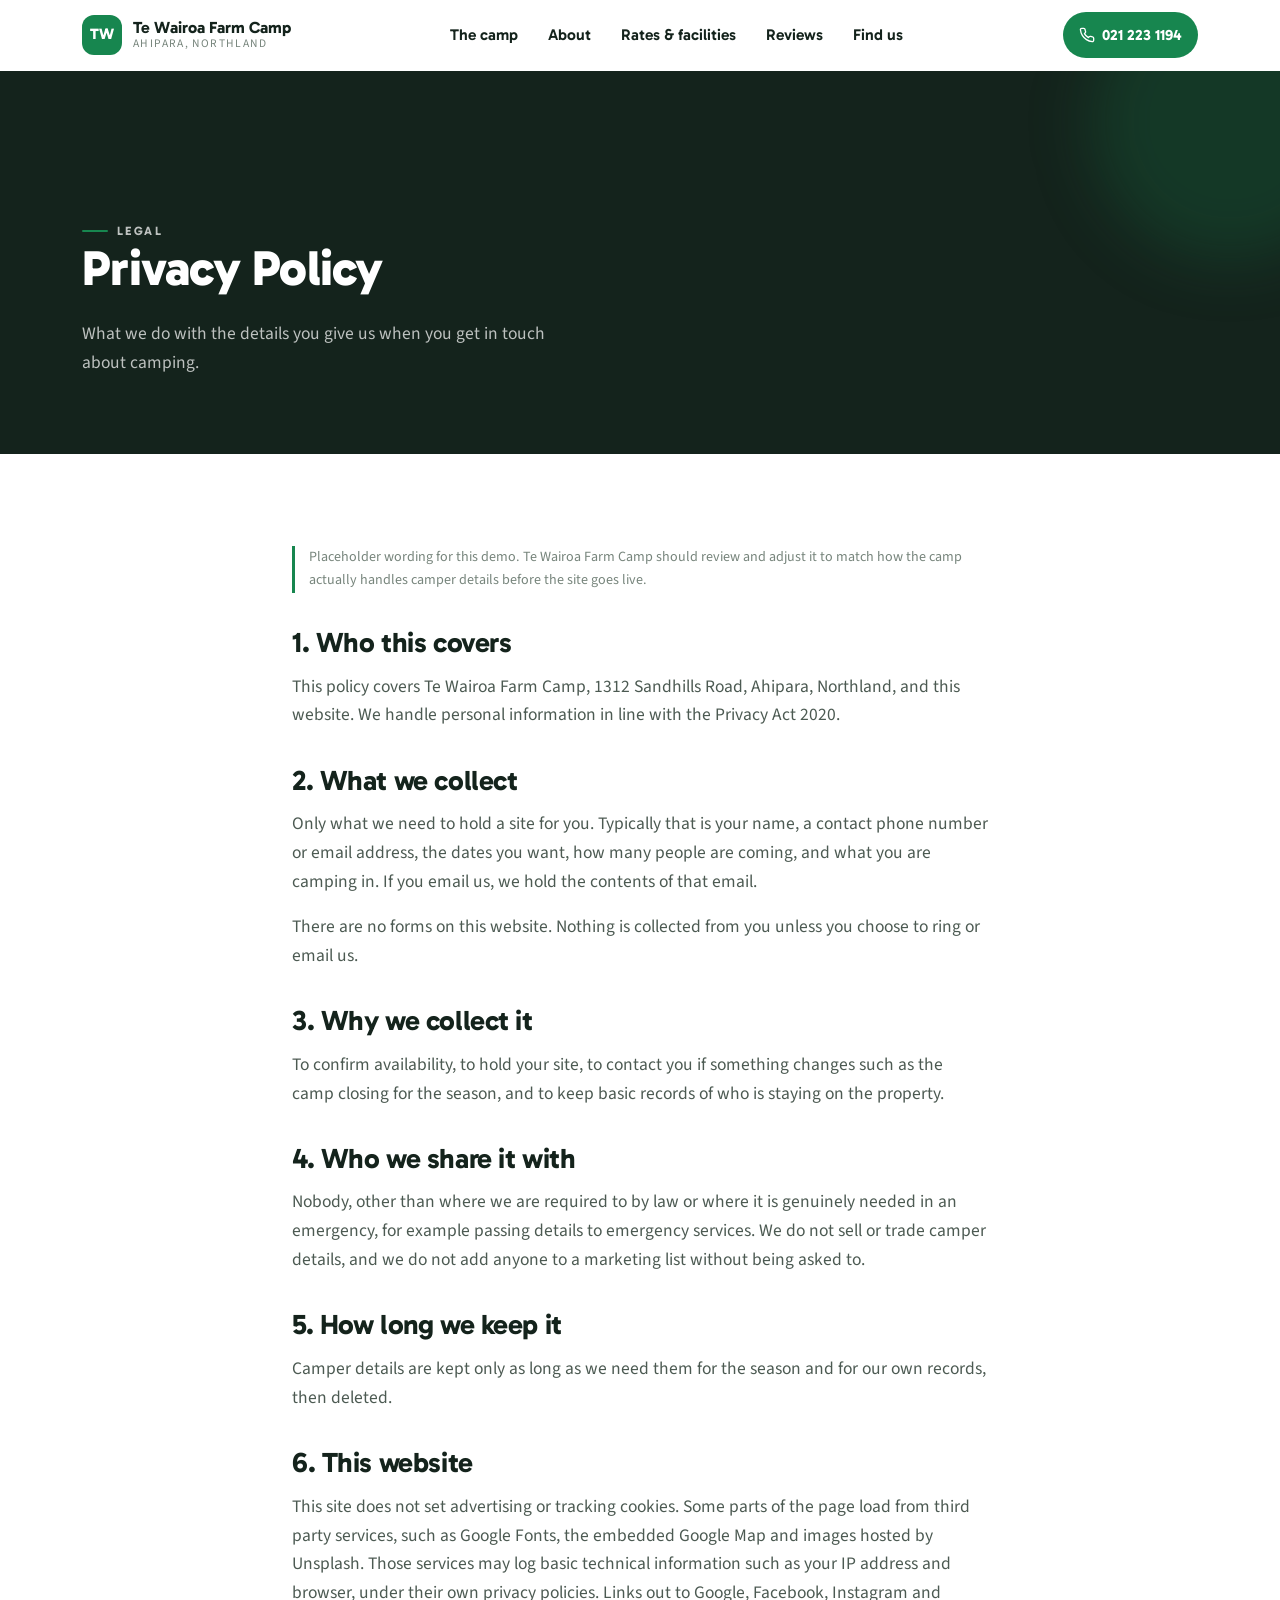
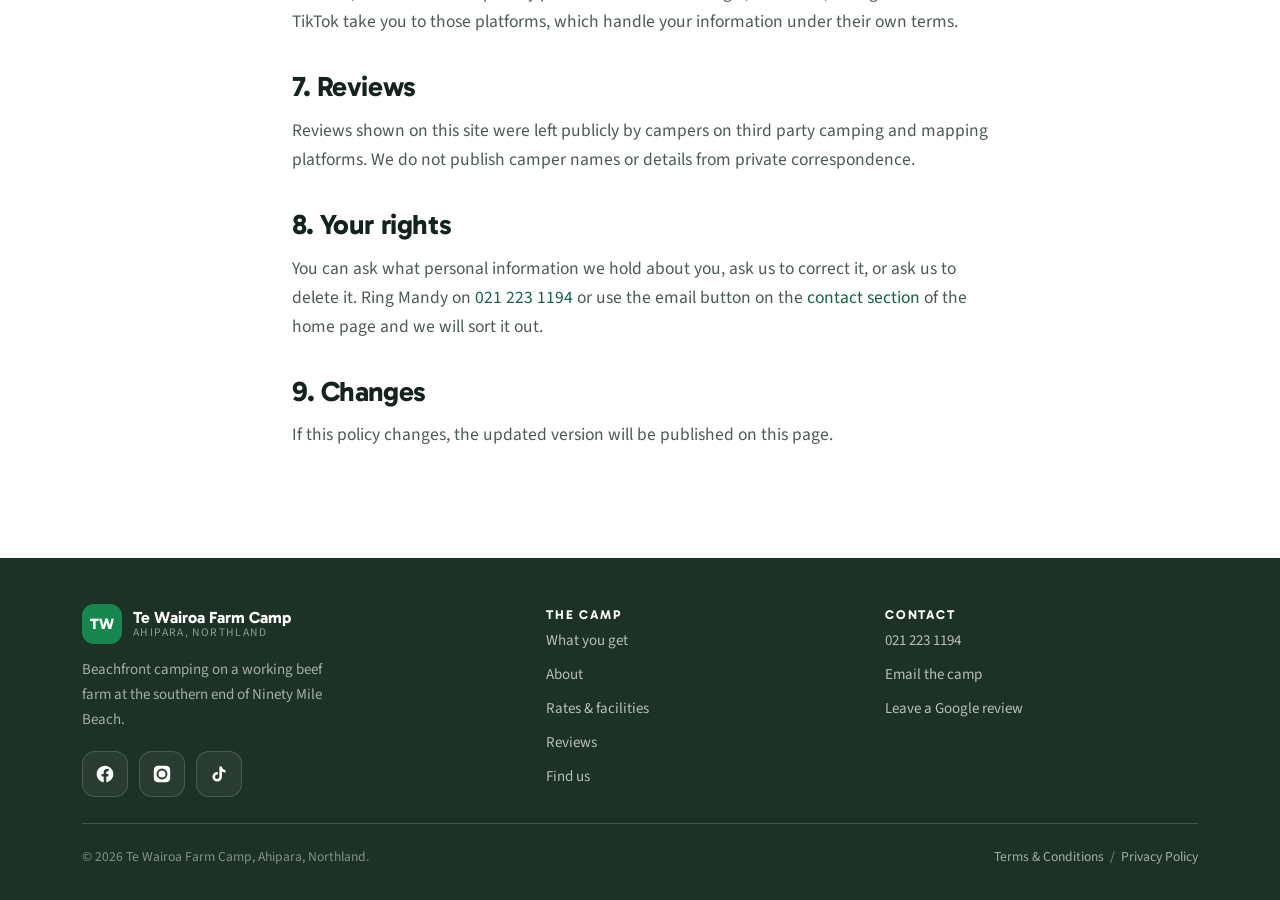
==== privacy.html @ 136d52db "Initial build: Te Wairoa farm camp" ====
<!DOCTYPE html>
<html lang="en-NZ">
<head>
<meta charset="utf-8">
<meta name="viewport" content="width=device-width, initial-scale=1">
<title>Privacy Policy | Te Wairoa Farm Camp, Ahipara</title>
<meta name="description" content="How Te Wairoa Farm Camp in Ahipara, Northland handles the personal information campers give us.">
<meta name="theme-color" content="#14231C">
<meta name="robots" content="noindex">
<link rel="icon" href="data:image/svg+xml,%3Csvg xmlns='http://www.w3.org/2000/svg' viewBox='0 0 64 64'%3E%3Crect width='64' height='64' rx='16' fill='%2317864F'/%3E%3Ctext x='32' y='42' font-family='Verdana,sans-serif' font-size='26' font-weight='bold' fill='white' text-anchor='middle'%3ETW%3C/text%3E%3C/svg%3E">
<link rel="preconnect" href="https://fonts.googleapis.com">
<link rel="preconnect" href="https://fonts.gstatic.com" crossorigin>
<link href="https://fonts.googleapis.com/css2?family=Gabarito:wght@500;600;700;800;900&family=Source+Sans+3:wght@400;500;600;700&display=swap" rel="stylesheet">
<link rel="stylesheet" href="style.css">
</head>
<body>

<div id="intro">
  <div class="intro-mark">Privacy Policy</div>
  <div class="intro-line"></div>
  <div class="intro-sub">Te Wairoa Farm Camp</div>
</div>

<header class="nav">
  <div class="wrap nav__in">
    <a class="brand" href="index.html">
      <span class="brand__mark">TW</span>
      <span class="brand__txt">
        <span class="brand__name">Te Wairoa Farm Camp</span>
        <span class="brand__where">Ahipara, Northland</span>
      </span>
    </a>
    <nav class="nav__links" aria-label="Main">
      <a href="index.html#camp">The camp</a>
      <a href="index.html#about">About</a>
      <a href="stay.html">Rates &amp; facilities</a>
      <a href="index.html#reviews">Reviews</a>
      <a href="index.html#find">Find us</a>
    </nav>
    <div style="display:flex;align-items:center;gap:10px">
      <a class="nav__tap" href="tel:+64212231194" aria-label="Call Te Wairoa Farm Camp on 021 223 1194">
        <svg viewBox="0 0 24 24" fill="none" stroke="currentColor" stroke-width="2" stroke-linecap="round" stroke-linejoin="round" aria-hidden="true"><path d="M22 16.92v3a2 2 0 0 1-2.18 2 19.79 19.79 0 0 1-8.63-3.07 19.5 19.5 0 0 1-6-6 19.79 19.79 0 0 1-3.07-8.67A2 2 0 0 1 4.11 2h3a2 2 0 0 1 2 1.72c.13.96.36 1.9.7 2.81a2 2 0 0 1-.45 2.11L8.09 9.91a16 16 0 0 0 6 6l1.27-1.27a2 2 0 0 1 2.11-.45c.91.34 1.85.57 2.81.7A2 2 0 0 1 22 16.92z"/></svg>
        <span>021 223 1194</span>
      </a>
      <button class="burger" aria-label="Open menu" aria-expanded="false"><span></span><span></span><span></span></button>
    </div>
  </div>
  <div class="drawer">
    <a href="index.html#camp">The camp</a>
    <a href="index.html#about">About</a>
    <a href="stay.html">Rates &amp; facilities</a>
    <a href="index.html#reviews">Reviews</a>
    <a href="index.html#find">Find us</a>
    <a class="btn btn--primary btn--block" href="tel:+64212231194">Call Mandy 021 223 1194</a>
  </div>
</header>

<section class="phead">
  <div class="wrap">
    <p class="eyebrow">Legal</p>
    <h1>Privacy Policy</h1>
    <p>What we do with the details you give us when you get in touch about camping.</p>
  </div>
</section>

<section class="section">
  <div class="wrap prose">
    <p class="updated">Placeholder wording for this demo. Te Wairoa Farm Camp should review and adjust it to match how the camp actually handles camper details before the site goes live.</p>

    <h2>1. Who this covers</h2>
    <p>This policy covers Te Wairoa Farm Camp, 1312 Sandhills Road, Ahipara, Northland, and this website. We handle personal information in line with the Privacy Act 2020.</p>

    <h2>2. What we collect</h2>
    <p>Only what we need to hold a site for you. Typically that is your name, a contact phone number or email address, the dates you want, how many people are coming, and what you are camping in. If you email us, we hold the contents of that email.</p>
    <p>There are no forms on this website. Nothing is collected from you unless you choose to ring or email us.</p>

    <h2>3. Why we collect it</h2>
    <p>To confirm availability, to hold your site, to contact you if something changes such as the camp closing for the season, and to keep basic records of who is staying on the property.</p>

    <h2>4. Who we share it with</h2>
    <p>Nobody, other than where we are required to by law or where it is genuinely needed in an emergency, for example passing details to emergency services. We do not sell or trade camper details, and we do not add anyone to a marketing list without being asked to.</p>

    <h2>5. How long we keep it</h2>
    <p>Camper details are kept only as long as we need them for the season and for our own records, then deleted.</p>

    <h2>6. This website</h2>
    <p>This site does not set advertising or tracking cookies. Some parts of the page load from third party services, such as Google Fonts, the embedded Google Map and images hosted by Unsplash. Those services may log basic technical information such as your IP address and browser, under their own privacy policies. Links out to Google, Facebook, Instagram and TikTok take you to those platforms, which handle your information under their own terms.</p>

    <h2>7. Reviews</h2>
    <p>Reviews shown on this site were left publicly by campers on third party camping and mapping platforms. We do not publish camper names or details from private correspondence.</p>

    <h2>8. Your rights</h2>
    <p>You can ask what personal information we hold about you, ask us to correct it, or ask us to delete it. Ring Mandy on <a href="tel:+64212231194">021 223 1194</a> or use the email button on the <a href="index.html#contact">contact section</a> of the home page and we will sort it out.</p>

    <h2>9. Changes</h2>
    <p>If this policy changes, the updated version will be published on this page.</p>
  </div>
</section>

<footer class="foot">
  <div class="wrap">
    <div class="foot__top">
      <div class="foot__brand">
        <div class="brand">
          <span class="brand__mark">TW</span>
          <span class="brand__txt">
            <span class="brand__name">Te Wairoa Farm Camp</span>
            <span class="brand__where">Ahipara, Northland</span>
          </span>
        </div>
        <p class="foot__blurb">Beachfront camping on a working beef farm at the southern end of Ninety Mile Beach.</p>
        <div class="socials">
          <a href="https://www.facebook.com/TeWairoaCamp/" target="_blank" rel="noopener" aria-label="Te Wairoa Farm Camp on Facebook">
            <svg viewBox="0 0 24 24" fill="currentColor" aria-hidden="true"><path d="M22 12.06C22 6.5 17.52 2 12 2S2 6.5 2 12.06c0 5.02 3.66 9.18 8.44 9.94v-7.03H7.9v-2.91h2.54V9.85c0-2.52 1.5-3.91 3.77-3.91 1.09 0 2.24.2 2.24.2v2.46h-1.26c-1.24 0-1.63.78-1.63 1.57v1.89h2.78l-.45 2.91h-2.33V22c4.78-.76 8.44-4.92 8.44-9.94z"/></svg>
          </a>
          <a href="https://www.instagram.com/explore/search/keyword/?q=Te%20Wairoa%20Farm%20Camp" target="_blank" rel="noopener" aria-label="Search Instagram for Te Wairoa Farm Camp">
            <svg viewBox="0 0 24 24" fill="currentColor" aria-hidden="true"><path d="M12 2.16c3.2 0 3.58.01 4.85.07 1.17.05 1.8.25 2.23.41.56.22.96.48 1.38.9.42.42.68.82.9 1.38.16.42.36 1.06.41 2.23.06 1.27.07 1.65.07 4.85s-.01 3.58-.07 4.85c-.05 1.17-.25 1.8-.41 2.23-.22.56-.48.96-.9 1.38-.42.42-.82.68-1.38.9-.42.16-1.06.36-2.23.41-1.27.06-1.65.07-4.85.07s-3.58-.01-4.85-.07c-1.17-.05-1.8-.25-2.23-.41-.56-.22-.96-.48-1.38-.9-.42-.42-.68-.82-.9-1.38-.16-.42-.36-1.06-.41-2.23C2.17 15.58 2.16 15.2 2.16 12s.01-3.58.07-4.85c.05-1.17.25-1.8.41-2.23.22-.56.48-.96.9-1.38.42-.42.82-.68 1.38-.9.42-.16 1.06-.36 2.23-.41C8.42 2.17 8.8 2.16 12 2.16zm0 3.29A6.55 6.55 0 1 0 18.55 12 6.55 6.55 0 0 0 12 5.45zm0 10.8A4.25 4.25 0 1 1 16.25 12 4.25 4.25 0 0 1 12 16.25zm8.34-11.06a1.53 1.53 0 1 1-1.53-1.53 1.53 1.53 0 0 1 1.53 1.53z"/></svg>
          </a>
          <a href="https://www.tiktok.com/search?q=Te%20Wairoa%20Farm%20Camp" target="_blank" rel="noopener" aria-label="Search TikTok for Te Wairoa Farm Camp">
            <svg viewBox="0 0 24 24" fill="currentColor" aria-hidden="true"><path d="M16.6 5.82A4.28 4.28 0 0 1 15.54 3h-3.09v12.4a2.59 2.59 0 0 1-2.59 2.5 2.59 2.59 0 1 1 .72-5.08v-3.2a5.73 5.73 0 0 0-.72-.05A5.73 5.73 0 1 0 15.54 15V9.01a7.35 7.35 0 0 0 4.3 1.38V7.3a4.29 4.29 0 0 1-3.24-1.48z"/></svg>
          </a>
        </div>
      </div>
      <div>
        <p class="foot__h">The camp</p>
        <nav class="foot__nav" aria-label="Footer">
          <a href="index.html#camp">What you get</a>
          <a href="index.html#about">About</a>
          <a href="stay.html">Rates &amp; facilities</a>
          <a href="index.html#reviews">Reviews</a>
          <a href="index.html#find">Find us</a>
        </nav>
      </div>
      <div>
        <p class="foot__h">Contact</p>
        <nav class="foot__nav" aria-label="Contact">
          <a href="tel:+64212231194">021 223 1194</a>
          <a href="#" data-gmail data-user="mandyhudson30" data-domain="gmail.com" data-su="Camping%20at%20Te%20Wairoa%20Farm%20Camp" data-body="Hi%20Mandy%2C%0A%0A">Email the camp</a>
          <a href="https://www.google.com/maps/search/?api=1&amp;query=Te+Wairoa+Farm+Camp+1312+Sandhills+Road+Ahipara" target="_blank" rel="noopener">Leave a Google review</a>
        </nav>
      </div>
    </div>
    <div class="foot__bottom">
      <span>&copy; <span id="yr">2026</span> Te Wairoa Farm Camp, Ahipara, Northland.</span>
      <span><a href="terms.html">Terms &amp; Conditions</a> &nbsp;/&nbsp; <a href="privacy.html">Privacy Policy</a></span>
    </div>
  </div>
</footer>

<script>document.getElementById('yr').textContent=new Date().getFullYear();</script>
<script src="script.js"></script>
</body>
</html>
---- style.css ----
/* Te Wairoa Farm Camp - Ahipara, Northland
   Archetype: Fresh  |  Type: Gabarito + Source Sans 3 */

:root{
  --ink:#14231C;
  --ink-2:#1D3227;
  --ink-3:#2B4437;
  --bone:#F5F1E7;
  --bone-2:#EFE9DB;
  --paper:#FFFFFF;
  --accent:#17864F;
  --accent-dark:#116240;
  --accent-soft:#E4F1E9;
  --body:#4C5A52;
  --muted:#77857C;
  --line:rgba(20,35,28,.12);
  --line-light:rgba(255,255,255,.16);
  --r:18px;
  --r-sm:12px;
  --shadow:0 1px 2px rgba(20,35,28,.05), 0 10px 30px -12px rgba(20,35,28,.18);
  --shadow-lg:0 2px 4px rgba(20,35,28,.06), 0 26px 60px -22px rgba(20,35,28,.32);
  --wrap:1180px;
  --treat:saturate(.9) contrast(1.06);
}

*,*::before,*::after{box-sizing:border-box}

html{-webkit-text-size-adjust:100%;scroll-behavior:smooth}
@media (prefers-reduced-motion:reduce){html{scroll-behavior:auto}}

body{
  margin:0;
  background:var(--paper);
  color:var(--body);
  font-family:"Source Sans 3",-apple-system,BlinkMacSystemFont,"Segoe UI",sans-serif;
  font-size:17px;
  line-height:1.65;
  overflow-x:hidden;
  -webkit-font-smoothing:antialiased;
}

img{max-width:100%;height:auto;display:block;image-orientation:from-image}

h1,h2,h3,h4{
  font-family:"Gabarito",-apple-system,BlinkMacSystemFont,sans-serif;
  color:var(--ink);
  font-weight:700;
  line-height:1.1;
  letter-spacing:-.015em;
  margin:0 0 .5em;
}
h1{font-size:clamp(2.05rem,7.2vw,4rem);font-weight:800}
h2{font-size:clamp(1.75rem,5.2vw,2.75rem)}
h3{font-size:1.2rem}
p{margin:0 0 1rem}
a{color:var(--accent-dark);text-decoration:none}

.wrap{width:100%;max-width:var(--wrap);margin:0 auto;padding:0 20px}
.section{padding:68px 0}
.section--bone{background:var(--bone)}
.section--bone2{background:var(--bone-2)}
.section--ink{background:var(--ink);color:rgba(255,255,255,.78)}
.section--ink h2,.section--ink h3{color:#fff}

.eyebrow{
  font-family:"Gabarito",sans-serif;
  font-size:.76rem;letter-spacing:.18em;text-transform:uppercase;
  font-weight:700;color:var(--accent);margin:0 0 .8rem;
  display:flex;align-items:center;gap:.55rem;
}
.eyebrow::before{content:"";width:26px;height:2px;background:var(--accent);border-radius:2px;flex:none}
.section--ink .eyebrow{color:#79D7A5}
.section--ink .eyebrow::before{background:#79D7A5}

.lede{font-size:1.06rem;max-width:60ch}
.section--ink .lede{color:rgba(255,255,255,.78)}

.head{max-width:640px;margin-bottom:36px}

/* ---------- buttons ---------- */
.btn{
  display:inline-flex;align-items:center;justify-content:center;gap:.6rem;
  min-height:52px;padding:14px 26px;border-radius:999px;
  font-family:"Gabarito",sans-serif;font-weight:700;font-size:1rem;
  letter-spacing:-.005em;border:1.5px solid transparent;cursor:pointer;
  transition:transform .22s ease, box-shadow .22s ease, background .22s ease, color .22s ease;
  text-align:center;
}
.btn svg{width:19px;height:19px;flex:none}
.btn--primary{background:var(--accent);color:#fff;box-shadow:0 10px 24px -12px rgba(23,134,79,.9)}
.btn--primary:hover{background:var(--accent-dark);transform:translateY(-2px);box-shadow:0 16px 30px -12px rgba(23,134,79,.85)}
.btn--ghost{background:transparent;color:var(--ink);border-color:var(--line)}
.btn--ghost:hover{border-color:var(--ink);transform:translateY(-2px)}
.btn--glass{background:rgba(255,255,255,.14);color:#fff;border-color:rgba(255,255,255,.34);backdrop-filter:blur(10px);-webkit-backdrop-filter:blur(10px)}
.btn--glass:hover{background:rgba(255,255,255,.24);transform:translateY(-2px)}
.btn--light{background:#fff;color:var(--ink)}
.btn--light:hover{transform:translateY(-2px);box-shadow:0 16px 30px -14px rgba(0,0,0,.5)}
.btn--outline-light{background:transparent;color:#fff;border-color:rgba(255,255,255,.4)}
.btn--outline-light:hover{background:rgba(255,255,255,.1);transform:translateY(-2px)}
.btn--block{width:100%}

/* ---------- intro animation ---------- */
#intro{
  position:fixed;inset:0;z-index:200;background:var(--ink);
  display:flex;align-items:center;justify-content:center;flex-direction:column;gap:14px;
  transition:opacity .7s ease .35s, visibility .7s ease .35s;
}
#intro.done{opacity:0;visibility:hidden}
.intro-mark{
  font-family:"Gabarito",sans-serif;font-weight:800;color:#fff;
  font-size:clamp(1.4rem,5.6vw,2.2rem);letter-spacing:-.02em;text-align:center;
  opacity:0;transform:translateY(14px);animation:introUp .9s cubic-bezier(.2,.7,.2,1) .1s forwards;
}
.intro-sub{
  font-size:.76rem;letter-spacing:.24em;text-transform:uppercase;color:#79D7A5;
  opacity:0;transform:translateY(10px);animation:introUp .9s cubic-bezier(.2,.7,.2,1) .28s forwards;
}
.intro-line{width:0;height:2px;background:#79D7A5;border-radius:2px;animation:introLine 1s ease .45s forwards}
@keyframes introUp{to{opacity:1;transform:none}}
@keyframes introLine{to{width:84px}}

/* ---------- reveal on scroll ---------- */
.rv{opacity:0;transform:translateY(26px);transition:opacity .8s cubic-bezier(.2,.7,.2,1), transform .8s cubic-bezier(.2,.7,.2,1)}
.rv.in{opacity:1;transform:none}

/* ---------- nav ---------- */
.nav{
  position:sticky;top:0;z-index:90;
  background:rgba(255,255,255,.92);
  backdrop-filter:blur(14px);-webkit-backdrop-filter:blur(14px);
  border-bottom:1px solid transparent;transition:border-color .3s ease, box-shadow .3s ease;
}
.nav.stuck{border-bottom-color:var(--line);box-shadow:0 6px 24px -20px rgba(20,35,28,.9)}
.nav__in{display:flex;align-items:center;justify-content:space-between;gap:14px;min-height:70px}
.brand{display:flex;align-items:center;gap:11px;min-width:0}
.brand__mark{
  width:40px;height:40px;border-radius:12px;flex:none;
  background:var(--accent);color:#fff;display:grid;place-items:center;
  font-family:"Gabarito",sans-serif;font-weight:800;font-size:.95rem;letter-spacing:-.02em;
}
.brand__txt{display:flex;flex-direction:column;line-height:1.12;min-width:0}
.brand__name{font-family:"Gabarito",sans-serif;font-weight:700;color:var(--ink);font-size:1.02rem;white-space:nowrap}
.brand__where{font-size:.72rem;letter-spacing:.12em;text-transform:uppercase;color:var(--muted)}

.nav__links{display:none}
.nav__cta{display:none}
.burger{
  width:46px;height:46px;border-radius:12px;border:1px solid var(--line);
  background:#fff;display:grid;place-items:center;gap:4px;cursor:pointer;flex:none;
}
.burger span{display:block;width:18px;height:2px;background:var(--ink);border-radius:2px;transition:transform .3s ease, opacity .3s ease}
.burger.open span:nth-child(1){transform:translateY(6px) rotate(45deg)}
.burger.open span:nth-child(2){opacity:0}
.burger.open span:nth-child(3){transform:translateY(-6px) rotate(-45deg)}

.nav__tap{
  display:inline-flex;align-items:center;gap:.45rem;min-height:46px;padding:0 16px;border-radius:999px;
  background:var(--accent);color:#fff;font-family:"Gabarito",sans-serif;font-weight:700;font-size:.92rem;
}
.nav__tap svg{width:16px;height:16px}
.nav__tap span{display:none}

.drawer{
  display:none;background:#fff;border-top:1px solid var(--line);
  padding:10px 20px 22px;
}
.drawer.open{display:block;animation:drawerIn .32s ease}
@keyframes drawerIn{from{opacity:0;transform:translateY(-8px)}to{opacity:1;transform:none}}
.drawer a{
  display:block;padding:14px 4px;min-height:48px;border-bottom:1px solid var(--line);
  font-family:"Gabarito",sans-serif;font-weight:600;color:var(--ink);font-size:1.05rem;
}
.drawer a:last-of-type{border-bottom:0}
.drawer .btn{margin-top:14px}

/* ---------- hero ---------- */
.hero{
  position:relative;background:var(--ink);
  min-height:clamp(600px,94svh,860px);
  display:flex;align-items:flex-end;overflow:hidden;
}
.hero__slides{position:absolute;inset:0}
.hero__slide{
  position:absolute;inset:0;opacity:0;
  transition:opacity 1.5s ease;
}
.hero__slide.active{opacity:1}
.hero__slide img{
  width:100%;height:100%;object-fit:cover;object-position:center 48%;
  filter:var(--treat);
}
.hero__scrim{
  position:absolute;inset:0;
  background:
    linear-gradient(to bottom, rgba(20,35,28,.52) 0%, rgba(20,35,28,.34) 34%, rgba(20,35,28,.82) 100%),
    linear-gradient(to right, rgba(20,35,28,.5), rgba(20,35,28,.12));
}
.hero__in{position:relative;z-index:2;width:100%;padding:120px 0 44px}
.hero__eyebrow{
  display:inline-flex;align-items:center;gap:.5rem;
  font-family:"Gabarito",sans-serif;font-size:.74rem;font-weight:700;
  letter-spacing:.16em;text-transform:uppercase;color:#9BE3BC;margin-bottom:16px;
}
.hero__eyebrow svg{width:15px;height:15px}
.hero h1{color:#fff;max-width:14ch;margin-bottom:.55rem;text-shadow:0 2px 30px rgba(0,0,0,.3)}
.hero__sub{color:rgba(255,255,255,.86);font-size:1.05rem;max-width:46ch;margin-bottom:26px}
.hero__cta{display:flex;flex-direction:column;gap:11px;max-width:380px}

.hero__quote{
  margin-top:26px;max-width:430px;
  background:rgba(255,255,255,.1);border:1px solid rgba(255,255,255,.2);
  backdrop-filter:blur(14px);-webkit-backdrop-filter:blur(14px);
  border-radius:var(--r);padding:16px 18px;
}
.hero__stars{display:flex;gap:3px;margin-bottom:8px}
.hero__stars svg{width:15px;height:15px;color:#F2C14E}
.hero__qwrap{min-height:74px;position:relative}
.hero__q{
  position:absolute;inset:0;opacity:0;transition:opacity .8s ease;
}
.hero__q.active{opacity:1}
.hero__q p{color:#fff;font-size:.97rem;line-height:1.5;margin:0 0 6px}
.hero__q cite{font-style:normal;font-size:.8rem;color:rgba(255,255,255,.62);letter-spacing:.04em}

/* ---------- cards grid ---------- */
.grid{display:grid;gap:18px}
.card{
  background:var(--paper);border:1px solid var(--line);border-radius:var(--r);
  overflow:hidden;box-shadow:var(--shadow);
  transition:transform .3s ease, box-shadow .3s ease;
}
.card:hover{transform:translateY(-5px);box-shadow:var(--shadow-lg)}
.card__img{position:relative;aspect-ratio:4/3;overflow:hidden;background:var(--ink-2)}
.card__img img{width:100%;height:100%;object-fit:cover;filter:var(--treat);transition:transform .7s cubic-bezier(.2,.7,.2,1)}
.card:hover .card__img img{transform:scale(1.05)}
.card__body{padding:20px 20px 24px}
.card__body h3{margin-bottom:.4rem}
.card__body p{margin:0;font-size:.97rem;color:var(--body)}
.card__tag{
  position:absolute;left:12px;bottom:12px;z-index:2;
  background:rgba(255,255,255,.94);color:var(--ink);
  font-family:"Gabarito",sans-serif;font-weight:700;font-size:.72rem;
  letter-spacing:.1em;text-transform:uppercase;padding:6px 11px;border-radius:999px;
}

/* ---------- about ---------- */
.split{display:grid;gap:30px;align-items:center}
.figure{position:relative}
.figure img{
  width:100%;aspect-ratio:4/3;object-fit:cover;
  border-radius:var(--r);filter:var(--treat);
}
.figure__tag{
  position:absolute;left:0;bottom:0;
  background:var(--accent);color:#fff;
  font-family:"Gabarito",sans-serif;font-weight:700;font-size:.8rem;
  padding:12px 18px;border-radius:0 var(--r) 0 var(--r);
  max-width:78%;
}
.checks{list-style:none;margin:22px 0 26px;padding:0;display:grid;gap:13px}
.checks li{display:flex;gap:11px;align-items:flex-start;font-size:1rem;color:var(--ink)}
.checks svg{width:21px;height:21px;color:var(--accent);flex:none;margin-top:2px}

/* ---------- crew ---------- */
.crew{display:grid;gap:18px}
.crew__card{
  background:var(--paper);border:1px solid var(--line);border-radius:var(--r);
  padding:26px 22px;text-align:center;box-shadow:var(--shadow);
}
.crew__av{
  width:78px;height:78px;border-radius:50%;margin:0 auto 16px;
  background:var(--ink);color:#fff;display:grid;place-items:center;
  font-family:"Gabarito",sans-serif;font-weight:800;font-size:1.45rem;letter-spacing:-.02em;
  box-shadow:0 0 0 3px var(--paper), 0 0 0 5px var(--accent);
}
.crew__role{
  display:block;font-size:.72rem;letter-spacing:.14em;text-transform:uppercase;
  color:var(--accent);font-weight:700;font-family:"Gabarito",sans-serif;margin-bottom:6px;
}
.crew__card h3{margin-bottom:.45rem}
.crew__card p{margin:0;font-size:.95rem}

/* ---------- reviews ---------- */
.badge{
  display:inline-flex;align-items:center;gap:.45rem;
  background:var(--accent-soft);color:var(--accent-dark);
  font-family:"Gabarito",sans-serif;font-weight:700;font-size:.76rem;
  letter-spacing:.04em;padding:7px 14px;border-radius:999px;margin-bottom:14px;
}
.badge svg{width:15px;height:15px}
.reviews{display:grid;gap:18px}
.review{
  background:var(--paper);border:1px solid var(--line);border-radius:var(--r);
  padding:24px 22px;box-shadow:var(--shadow);display:flex;flex-direction:column;
}
.review__stars{display:flex;gap:3px;margin-bottom:12px}
.review__stars svg{width:16px;height:16px;color:#F2C14E}
.review p{font-size:1rem;color:var(--ink);margin:0 0 16px;flex:1}
.review__by{display:flex;flex-direction:column;gap:1px;border-top:1px solid var(--line);padding-top:13px}
.review__name{font-family:"Gabarito",sans-serif;font-weight:700;color:var(--ink);font-size:.95rem}
.review__meta{font-size:.8rem;color:var(--muted)}
.reviews__actions{display:flex;flex-direction:column;gap:11px;margin-top:26px}

/* ---------- review banner ---------- */
.banner{background:var(--ink-2);padding:52px 0}
.banner__in{display:grid;gap:22px;align-items:center}
.banner h2{color:#fff;margin-bottom:.35rem;font-size:clamp(1.5rem,4.6vw,2.15rem)}
.banner p{color:rgba(255,255,255,.7);margin:0;max-width:52ch}

/* ---------- contact ---------- */
.contact__grid{display:grid;gap:34px}
.info{list-style:none;margin:0 0 26px;padding:0;display:grid;gap:16px}
.info li{display:flex;gap:13px;align-items:flex-start}
.info svg{width:21px;height:21px;color:#79D7A5;flex:none;margin-top:3px}
.info__k{display:block;font-size:.72rem;letter-spacing:.14em;text-transform:uppercase;color:rgba(255,255,255,.5);margin-bottom:2px}
.info__v{color:#fff;font-size:1.02rem;line-height:1.4}
a.info__v:hover{color:#79D7A5}

.socials{display:flex;gap:11px;flex-wrap:wrap}
.socials a{
  width:46px;height:46px;border-radius:13px;display:grid;place-items:center;
  border:1px solid var(--line-light);color:#fff;background:rgba(255,255,255,.05);
  transition:background .25s ease, transform .25s ease, border-color .25s ease;
}
.socials a:hover{background:var(--accent);border-color:var(--accent);transform:translateY(-3px)}
.socials svg{width:20px;height:20px}

.contact__box{
  background:rgba(255,255,255,.06);border:1px solid var(--line-light);
  border-radius:var(--r);padding:26px 22px;
}
.contact__box h3{margin-bottom:.4rem}
.contact__box p{color:rgba(255,255,255,.7);font-size:.97rem;margin-bottom:20px}
.contact__btns{display:grid;gap:12px}
.contact__note{font-size:.85rem;color:rgba(255,255,255,.45);margin:18px 0 0}

/* ---------- map ---------- */
.map{background:var(--ink);padding-bottom:68px}
.map__frame{
  border-radius:var(--r);overflow:hidden;border:1px solid var(--line-light);
  background:var(--ink-2);line-height:0;
}
.map__frame iframe{width:100%;height:340px;border:0;display:block;filter:saturate(.9) contrast(1.02)}

/* ---------- footer ---------- */
.foot{background:var(--ink-2);color:rgba(255,255,255,.6);padding:46px 0 32px;font-size:.94rem}
.foot__top{display:grid;gap:26px;padding-bottom:26px;border-bottom:1px solid var(--line-light)}
.foot__brand .brand__name{color:#fff}
.foot__brand .brand__where{color:rgba(255,255,255,.5)}
.foot__blurb{margin:14px 0 18px;max-width:38ch;font-size:.94rem}
.foot__nav{display:grid;gap:9px}
.foot__nav a{color:rgba(255,255,255,.68)}
.foot__nav a:hover{color:#79D7A5}
.foot__h{font-family:"Gabarito",sans-serif;font-weight:700;color:#fff;font-size:.8rem;letter-spacing:.14em;text-transform:uppercase;margin:0 0 4px}
.foot__bottom{display:flex;flex-direction:column;gap:10px;padding-top:22px;font-size:.85rem;color:rgba(255,255,255,.45)}
.foot__bottom a{color:rgba(255,255,255,.6)}
.foot__bottom a:hover{color:#79D7A5}

/* ---------- inner pages ---------- */
.phead{background:var(--ink);padding:120px 0 56px;position:relative;overflow:hidden}
.phead::after{
  content:"";position:absolute;right:-90px;top:-90px;width:280px;height:280px;
  border-radius:50%;background:rgba(23,134,79,.22);filter:blur(30px);
}
.phead h1{color:#fff;font-size:clamp(1.9rem,6vw,3.1rem);position:relative;z-index:1;max-width:18ch}
.phead p{color:rgba(255,255,255,.72);max-width:56ch;position:relative;z-index:1;margin:0}
.prose{max-width:760px}
.prose h2{margin-top:2.2rem;font-size:clamp(1.35rem,3.6vw,1.75rem)}
.prose h2:first-child{margin-top:0}
.prose ul{padding-left:1.15rem;margin:0 0 1rem}
.prose li{margin-bottom:.5rem}
.prose .updated{font-size:.88rem;color:var(--muted);border-left:3px solid var(--accent);padding-left:14px;margin-bottom:2rem}

.rates{display:grid;gap:16px;margin:26px 0 0}
.rate{
  background:var(--paper);border:1px solid var(--line);border-radius:var(--r);
  padding:24px 22px;box-shadow:var(--shadow);
}
.rate__price{font-family:"Gabarito",sans-serif;font-weight:800;font-size:2.3rem;color:var(--accent);line-height:1;margin-bottom:.35rem}
.rate__unit{font-size:.9rem;color:var(--muted);display:block;margin-bottom:14px}
.rate h3{margin-bottom:.4rem}
.rate p{margin:0;font-size:.97rem}

.masonry{column-count:1;column-gap:16px;margin-top:8px}
.masonry img{
  width:100%;height:auto;display:block;margin:0 0 16px;
  break-inside:avoid;border-radius:var(--r);filter:var(--treat);
}

.facts{display:grid;gap:14px;margin-top:24px;padding:0;list-style:none}
.facts li{
  display:flex;gap:12px;align-items:flex-start;
  background:var(--paper);border:1px solid var(--line);border-radius:var(--r-sm);
  padding:16px 18px;font-size:.98rem;color:var(--ink);
}
.facts svg{width:20px;height:20px;color:var(--accent);flex:none;margin-top:2px}

/* ---------- responsive ---------- */
@media (min-width:600px){
  .hero__cta{flex-direction:row;max-width:none;flex-wrap:wrap}
  .hero__cta .btn{flex:0 1 auto}
  .reviews__actions{flex-direction:row;flex-wrap:wrap}
  .contact__btns{grid-template-columns:1fr 1fr}
  .grid{grid-template-columns:repeat(2,1fr)}
  .crew{grid-template-columns:repeat(2,1fr)}
  .reviews{grid-template-columns:repeat(2,1fr)}
  .rates{grid-template-columns:repeat(2,1fr)}
  .masonry{column-count:2}
  .facts{grid-template-columns:repeat(2,1fr)}
  .foot__top{grid-template-columns:1.4fr 1fr 1fr}
  .foot__bottom{flex-direction:row;justify-content:space-between;align-items:center}
}

@media (min-width:900px){
  body{font-size:17.5px}
  .section{padding:92px 0}
  .wrap{padding:0 32px}
  .nav__tap span{display:inline}
  .nav__links{
    display:flex;align-items:center;gap:30px;
  }
  .nav__links a{
    font-family:"Gabarito",sans-serif;font-weight:600;color:var(--ink);font-size:.98rem;
    position:relative;padding:6px 0;
  }
  .nav__links a::after{
    content:"";position:absolute;left:0;bottom:0;height:2px;width:0;background:var(--accent);
    transition:width .28s ease;border-radius:2px;
  }
  .nav__links a:hover::after{width:100%}
  .burger{display:none}
  .drawer{display:none !important}
  .hero__in{padding:150px 0 64px}
  .grid{grid-template-columns:repeat(3,1fr);gap:22px}
  .crew{grid-template-columns:repeat(2,1fr);max-width:760px}
  .reviews{grid-template-columns:repeat(3,1fr);gap:22px}
  .split{grid-template-columns:1fr 1fr;gap:56px}
  .split--flip .figure{order:2}
  .banner__in{grid-template-columns:1.5fr auto;gap:32px}
  .contact__grid{grid-template-columns:1fr 1fr;gap:56px}
  .map__frame iframe{height:420px}
  .rates{grid-template-columns:repeat(3,1fr)}
  .masonry{column-count:3}
  .facts{grid-template-columns:repeat(3,1fr)}
  .phead{padding:150px 0 76px}
}

@media (prefers-reduced-motion:reduce){
  *,*::before,*::after{animation-duration:.001ms !important;animation-iteration-count:1 !important;transition-duration:.001ms !important}
  .rv{opacity:1;transform:none}
  .intro-mark,.intro-sub{opacity:1;transform:none}
}
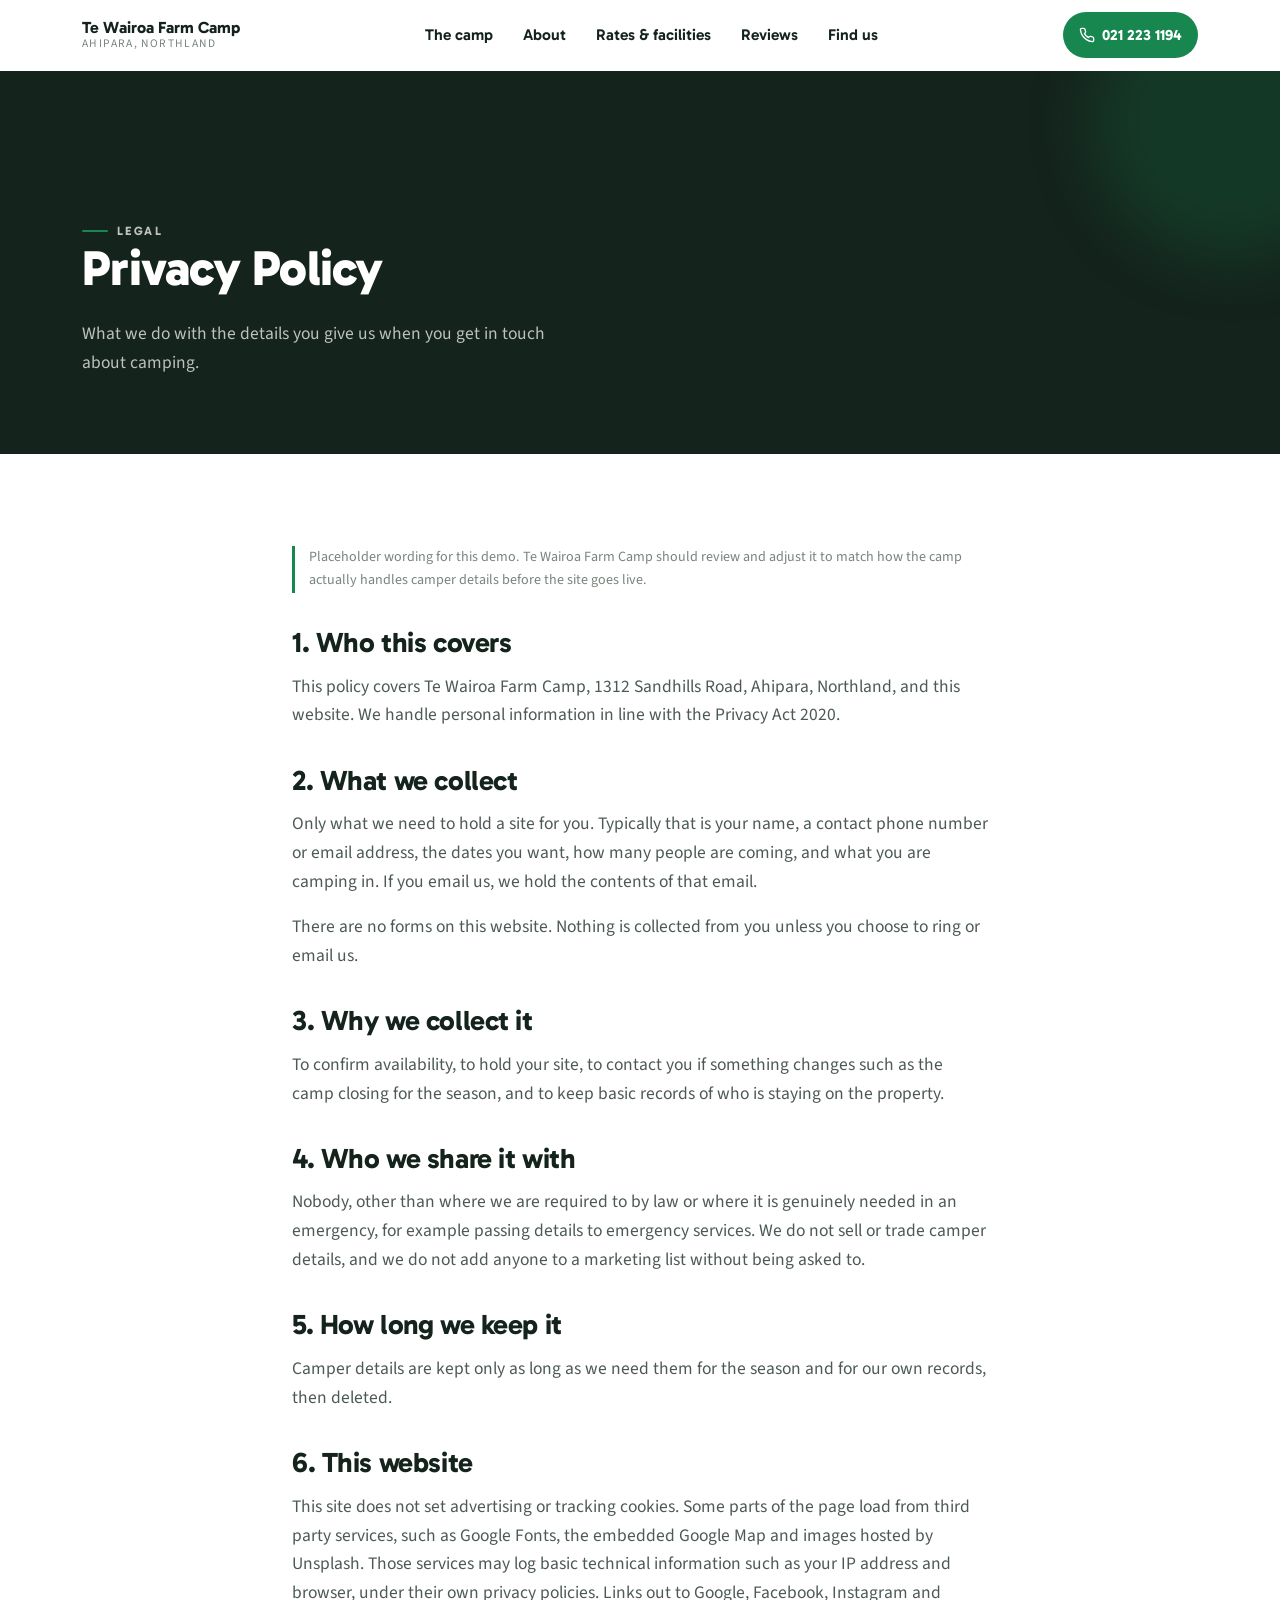
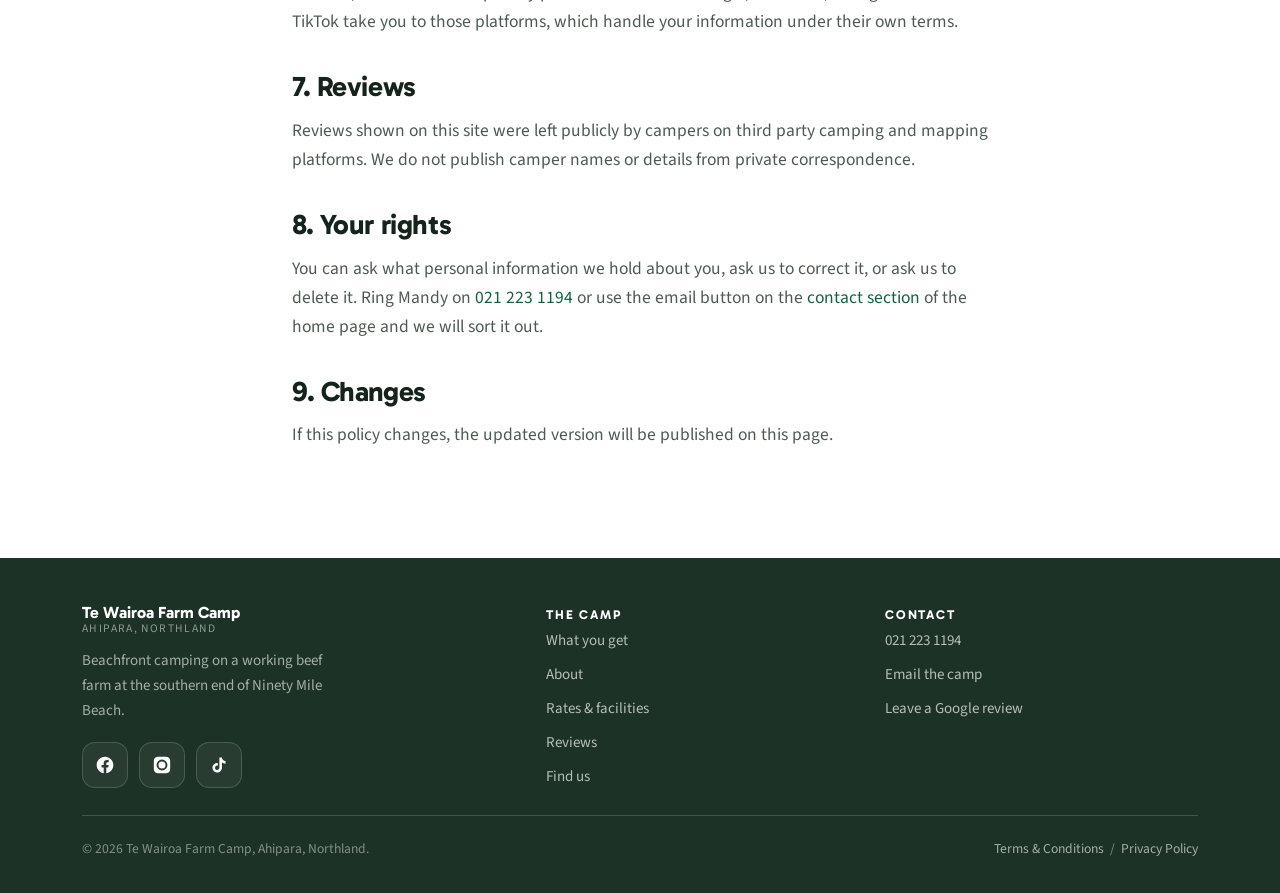
==== commit 415512f5: "Remove Our photo badges and the TW logo mark Keep the header/footer brand as text only, and drop the" ====
--- a/privacy.html
+++ b/privacy.html
@@ -24,7 +24,6 @@
 <header class="nav">
   <div class="wrap nav__in">
     <a class="brand" href="index.html">
-      <span class="brand__mark">TW</span>
       <span class="brand__txt">
         <span class="brand__name">Te Wairoa Farm Camp</span>
         <span class="brand__where">Ahipara, Northland</span>
@@ -102,7 +101,6 @@
     <div class="foot__top">
       <div class="foot__brand">
         <div class="brand">
-          <span class="brand__mark">TW</span>
           <span class="brand__txt">
             <span class="brand__name">Te Wairoa Farm Camp</span>
             <span class="brand__where">Ahipara, Northland</span>
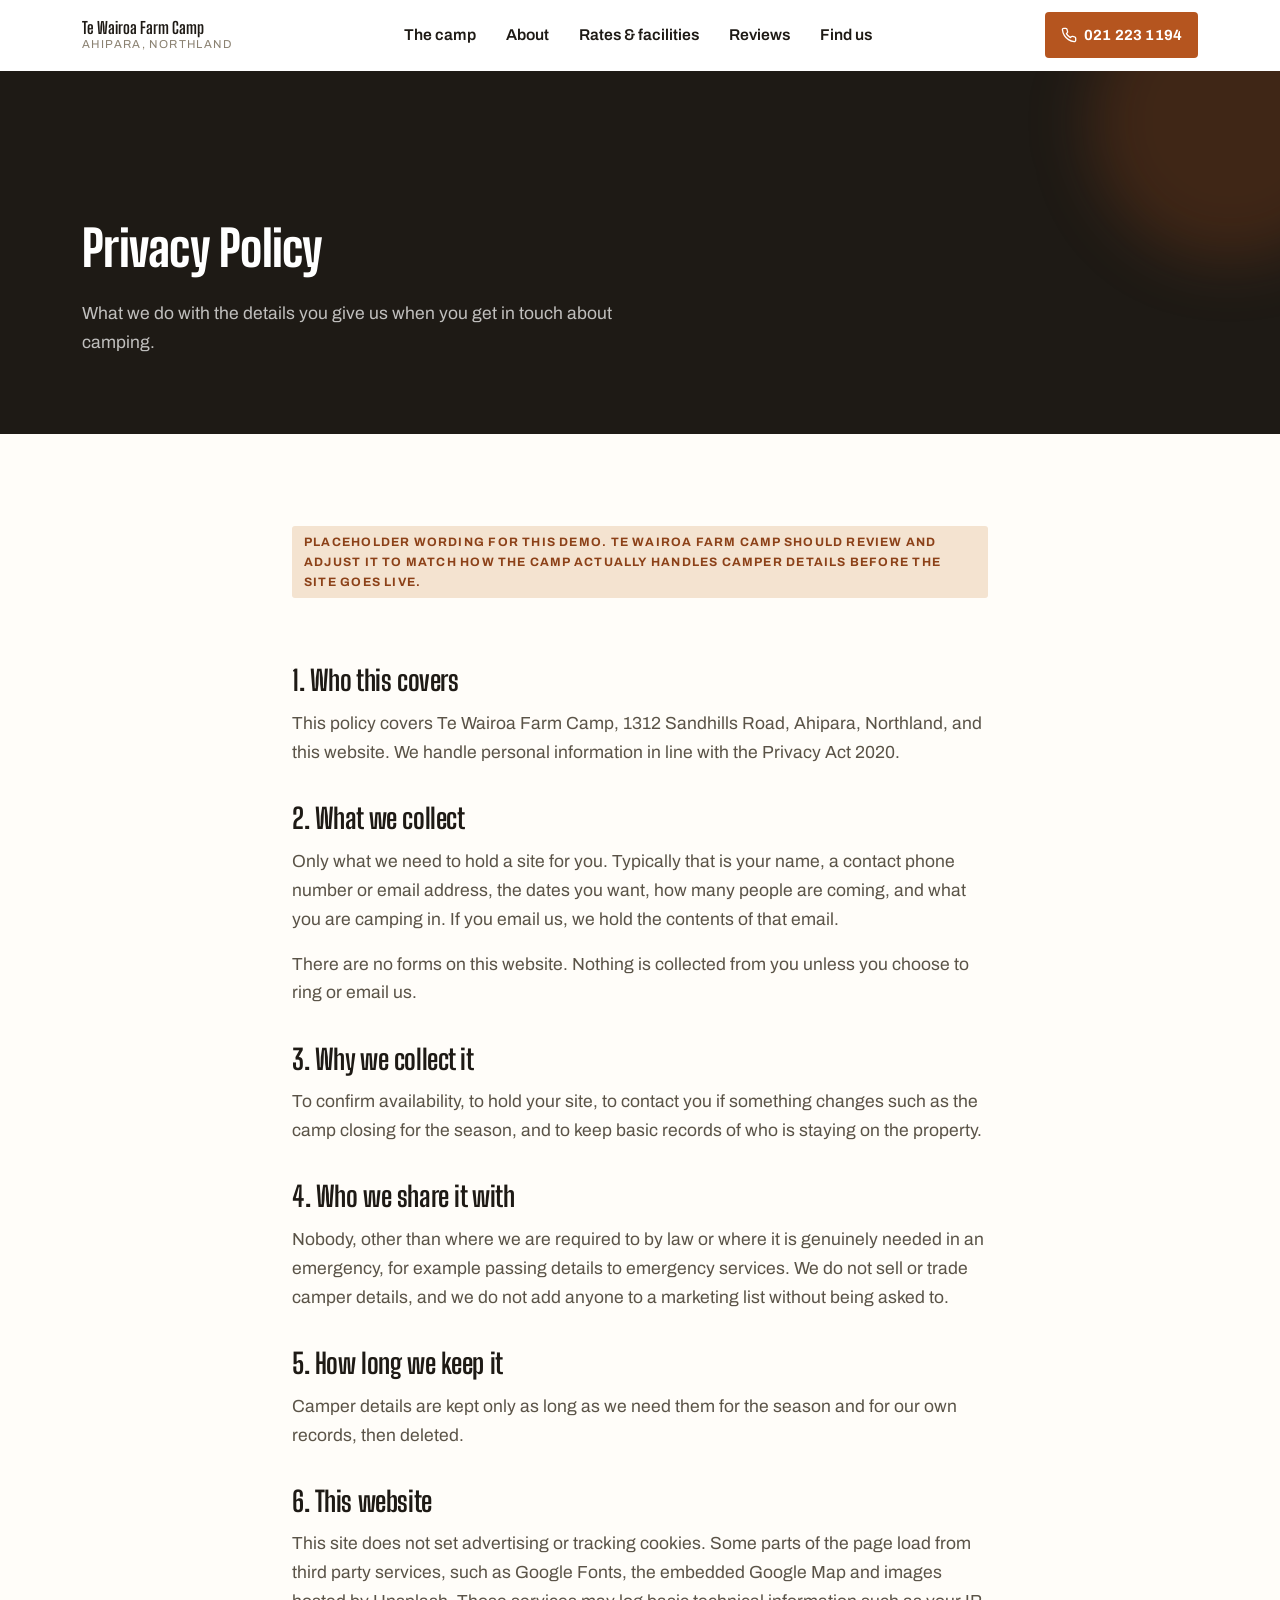
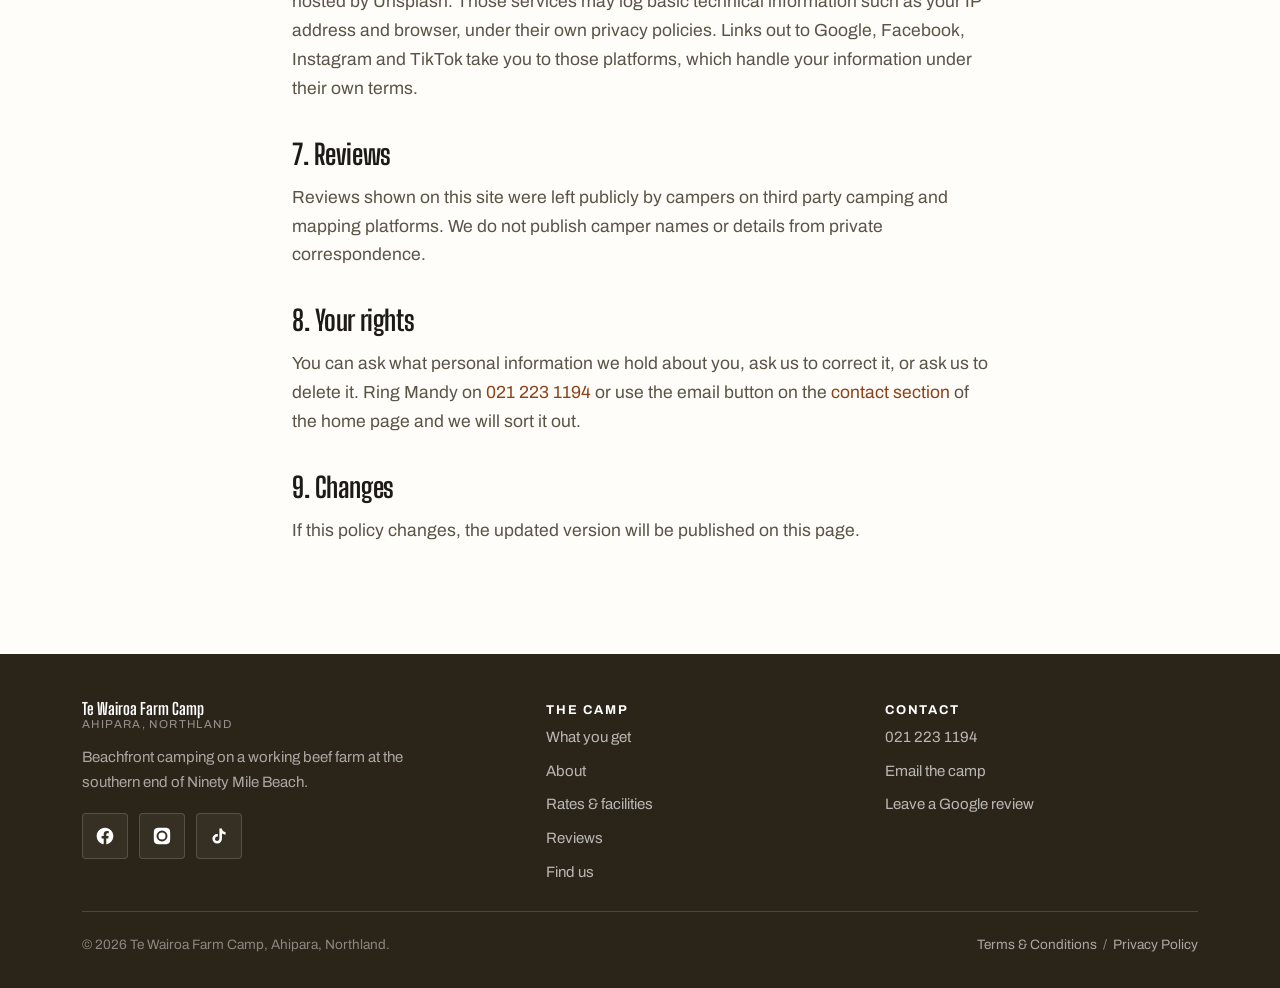
==== commit 533e686b: "Redesign away from the generic AI-template look Swap Gabarito/Source Sans 3 for Big Shoulders Displa" ====
--- a/privacy.html
+++ b/privacy.html
@@ -10,7 +10,7 @@
 <link rel="icon" href="data:image/svg+xml,%3Csvg xmlns='http://www.w3.org/2000/svg' viewBox='0 0 64 64'%3E%3Crect width='64' height='64' rx='16' fill='%2317864F'/%3E%3Ctext x='32' y='42' font-family='Verdana,sans-serif' font-size='26' font-weight='bold' fill='white' text-anchor='middle'%3ETW%3C/text%3E%3C/svg%3E">
 <link rel="preconnect" href="https://fonts.googleapis.com">
 <link rel="preconnect" href="https://fonts.gstatic.com" crossorigin>
-<link href="https://fonts.googleapis.com/css2?family=Gabarito:wght@500;600;700;800;900&family=Source+Sans+3:wght@400;500;600;700&display=swap" rel="stylesheet">
+<link href="https://fonts.googleapis.com/css2?family=Big+Shoulders+Display:wght@500;600;700;800;900&family=Archivo:wght@400;500;600;700&display=swap" rel="stylesheet">
 <link rel="stylesheet" href="style.css">
 </head>
 <body>
@@ -56,7 +56,6 @@
 
 <section class="phead">
   <div class="wrap">
-    <p class="eyebrow">Legal</p>
     <h1>Privacy Policy</h1>
     <p>What we do with the details you give us when you get in touch about camping.</p>
   </div>
--- a/style.css
+++ b/style.css
@@ -1,24 +1,24 @@
 /* Te Wairoa Farm Camp - Ahipara, Northland
-   Archetype: Fresh  |  Type: Gabarito + Source Sans 3 */
+   Archetype: Rugged, sign-painted farm/beach camp  |  Type: Big Shoulders Display + Archivo */
 
 :root{
-  --ink:#14231C;
-  --ink-2:#1D3227;
-  --ink-3:#2B4437;
+  --ink:#1E1A15;
+  --ink-2:#2B2419;
+  --ink-3:#3D3325;
   --bone:#F5F1E7;
-  --bone-2:#EFE9DB;
-  --paper:#FFFFFF;
-  --accent:#17864F;
-  --accent-dark:#116240;
-  --accent-soft:#E4F1E9;
-  --body:#4C5A52;
-  --muted:#77857C;
-  --line:rgba(20,35,28,.12);
+  --bone-2:#EFE4D1;
+  --paper:#FFFDF9;
+  --accent:#B5551F;
+  --accent-dark:#8C4118;
+  --accent-soft:#F4E3D0;
+  --body:#5A5347;
+  --muted:#8A8171;
+  --line:rgba(30,26,21,.12);
   --line-light:rgba(255,255,255,.16);
-  --r:18px;
-  --r-sm:12px;
-  --shadow:0 1px 2px rgba(20,35,28,.05), 0 10px 30px -12px rgba(20,35,28,.18);
-  --shadow-lg:0 2px 4px rgba(20,35,28,.06), 0 26px 60px -22px rgba(20,35,28,.32);
+  --r:6px;
+  --r-sm:4px;
+  --shadow:0 1px 2px rgba(30,26,21,.05), 0 10px 30px -12px rgba(30,26,21,.18);
+  --shadow-lg:0 2px 4px rgba(30,26,21,.06), 0 26px 60px -22px rgba(30,26,21,.32);
   --wrap:1180px;
   --treat:saturate(.9) contrast(1.06);
 }
@@ -32,7 +32,7 @@
   margin:0;
   background:var(--paper);
   color:var(--body);
-  font-family:"Source Sans 3",-apple-system,BlinkMacSystemFont,"Segoe UI",sans-serif;
+  font-family:"Archivo",-apple-system,BlinkMacSystemFont,"Segoe UI",sans-serif;
   font-size:17px;
   line-height:1.65;
   overflow-x:hidden;
@@ -42,7 +42,7 @@
 img{max-width:100%;height:auto;display:block;image-orientation:from-image}
 
 h1,h2,h3,h4{
-  font-family:"Gabarito",-apple-system,BlinkMacSystemFont,sans-serif;
+  font-family:"Big Shoulders Display",-apple-system,BlinkMacSystemFont,sans-serif;
   color:var(--ink);
   font-weight:700;
   line-height:1.1;
@@ -63,14 +63,14 @@
 .section--ink h2,.section--ink h3{color:#fff}
 
 .eyebrow{
-  font-family:"Gabarito",sans-serif;
+  font-family:"Archivo",sans-serif;
   font-size:.76rem;letter-spacing:.18em;text-transform:uppercase;
   font-weight:700;color:var(--accent);margin:0 0 .8rem;
   display:flex;align-items:center;gap:.55rem;
 }
 .eyebrow::before{content:"";width:26px;height:2px;background:var(--accent);border-radius:2px;flex:none}
-.section--ink .eyebrow{color:#79D7A5}
-.section--ink .eyebrow::before{background:#79D7A5}
+.section--ink .eyebrow{color:#E8A874}
+.section--ink .eyebrow::before{background:#E8A874}
 
 .lede{font-size:1.06rem;max-width:60ch}
 .section--ink .lede{color:rgba(255,255,255,.78)}
@@ -80,15 +80,15 @@
 /* ---------- buttons ---------- */
 .btn{
   display:inline-flex;align-items:center;justify-content:center;gap:.6rem;
-  min-height:52px;padding:14px 26px;border-radius:999px;
-  font-family:"Gabarito",sans-serif;font-weight:700;font-size:1rem;
-  letter-spacing:-.005em;border:1.5px solid transparent;cursor:pointer;
+  min-height:52px;padding:14px 26px;border-radius:4px;
+  font-family:"Archivo",sans-serif;font-weight:700;font-size:1.02rem;
+  letter-spacing:.01em;text-transform:uppercase;border:1.5px solid transparent;cursor:pointer;
   transition:transform .22s ease, box-shadow .22s ease, background .22s ease, color .22s ease;
   text-align:center;
 }
 .btn svg{width:19px;height:19px;flex:none}
-.btn--primary{background:var(--accent);color:#fff;box-shadow:0 10px 24px -12px rgba(23,134,79,.9)}
-.btn--primary:hover{background:var(--accent-dark);transform:translateY(-2px);box-shadow:0 16px 30px -12px rgba(23,134,79,.85)}
+.btn--primary{background:var(--accent);color:#fff;box-shadow:0 10px 24px -12px rgba(181,85,31,.9)}
+.btn--primary:hover{background:var(--accent-dark);transform:translateY(-2px);box-shadow:0 16px 30px -12px rgba(181,85,31,.85)}
 .btn--ghost{background:transparent;color:var(--ink);border-color:var(--line)}
 .btn--ghost:hover{border-color:var(--ink);transform:translateY(-2px)}
 .btn--glass{background:rgba(255,255,255,.14);color:#fff;border-color:rgba(255,255,255,.34);backdrop-filter:blur(10px);-webkit-backdrop-filter:blur(10px)}
@@ -107,15 +107,15 @@
 }
 #intro.done{opacity:0;visibility:hidden}
 .intro-mark{
-  font-family:"Gabarito",sans-serif;font-weight:800;color:#fff;
+  font-family:"Big Shoulders Display",sans-serif;font-weight:800;color:#fff;
   font-size:clamp(1.4rem,5.6vw,2.2rem);letter-spacing:-.02em;text-align:center;
   opacity:0;transform:translateY(14px);animation:introUp .9s cubic-bezier(.2,.7,.2,1) .1s forwards;
 }
 .intro-sub{
-  font-size:.76rem;letter-spacing:.24em;text-transform:uppercase;color:#79D7A5;
+  font-size:.76rem;letter-spacing:.24em;text-transform:uppercase;color:#E8A874;
   opacity:0;transform:translateY(10px);animation:introUp .9s cubic-bezier(.2,.7,.2,1) .28s forwards;
 }
-.intro-line{width:0;height:2px;background:#79D7A5;border-radius:2px;animation:introLine 1s ease .45s forwards}
+.intro-line{width:0;height:2px;background:#E8A874;border-radius:2px;animation:introLine 1s ease .45s forwards}
 @keyframes introUp{to{opacity:1;transform:none}}
 @keyframes introLine{to{width:84px}}
 
@@ -130,22 +130,22 @@
   backdrop-filter:blur(14px);-webkit-backdrop-filter:blur(14px);
   border-bottom:1px solid transparent;transition:border-color .3s ease, box-shadow .3s ease;
 }
-.nav.stuck{border-bottom-color:var(--line);box-shadow:0 6px 24px -20px rgba(20,35,28,.9)}
+.nav.stuck{border-bottom-color:var(--line);box-shadow:0 6px 24px -20px rgba(30,26,21,.9)}
 .nav__in{display:flex;align-items:center;justify-content:space-between;gap:14px;min-height:70px}
 .brand{display:flex;align-items:center;gap:11px;min-width:0}
 .brand__mark{
   width:40px;height:40px;border-radius:12px;flex:none;
   background:var(--accent);color:#fff;display:grid;place-items:center;
-  font-family:"Gabarito",sans-serif;font-weight:800;font-size:.95rem;letter-spacing:-.02em;
+  font-family:"Big Shoulders Display",sans-serif;font-weight:800;font-size:.95rem;letter-spacing:-.02em;
 }
 .brand__txt{display:flex;flex-direction:column;line-height:1.12;min-width:0}
-.brand__name{font-family:"Gabarito",sans-serif;font-weight:700;color:var(--ink);font-size:1.02rem;white-space:nowrap}
+.brand__name{font-family:"Big Shoulders Display",sans-serif;font-weight:700;color:var(--ink);font-size:1.02rem;white-space:nowrap}
 .brand__where{font-size:.72rem;letter-spacing:.12em;text-transform:uppercase;color:var(--muted)}
 
 .nav__links{display:none}
 .nav__cta{display:none}
 .burger{
-  width:46px;height:46px;border-radius:12px;border:1px solid var(--line);
+  width:46px;height:46px;border-radius:4px;border:1px solid var(--line);
   background:#fff;display:grid;place-items:center;gap:4px;cursor:pointer;flex:none;
 }
 .burger span{display:block;width:18px;height:2px;background:var(--ink);border-radius:2px;transition:transform .3s ease, opacity .3s ease}
@@ -154,8 +154,9 @@
 .burger.open span:nth-child(3){transform:translateY(-6px) rotate(-45deg)}
 
 .nav__tap{
-  display:inline-flex;align-items:center;gap:.45rem;min-height:46px;padding:0 16px;border-radius:999px;
-  background:var(--accent);color:#fff;font-family:"Gabarito",sans-serif;font-weight:700;font-size:.92rem;
+  display:inline-flex;align-items:center;gap:.45rem;min-height:46px;padding:0 16px;border-radius:4px;
+  background:var(--accent);color:#fff;font-family:"Archivo",sans-serif;font-weight:700;font-size:.92rem;
+  text-transform:uppercase;letter-spacing:.01em;
 }
 .nav__tap svg{width:16px;height:16px}
 .nav__tap span{display:none}
@@ -168,7 +169,7 @@
 @keyframes drawerIn{from{opacity:0;transform:translateY(-8px)}to{opacity:1;transform:none}}
 .drawer a{
   display:block;padding:14px 4px;min-height:48px;border-bottom:1px solid var(--line);
-  font-family:"Gabarito",sans-serif;font-weight:600;color:var(--ink);font-size:1.05rem;
+  font-family:"Archivo",sans-serif;font-weight:600;color:var(--ink);font-size:1.05rem;
 }
 .drawer a:last-of-type{border-bottom:0}
 .drawer .btn{margin-top:14px}
@@ -192,14 +193,14 @@
 .hero__scrim{
   position:absolute;inset:0;
   background:
-    linear-gradient(to bottom, rgba(20,35,28,.52) 0%, rgba(20,35,28,.34) 34%, rgba(20,35,28,.82) 100%),
-    linear-gradient(to right, rgba(20,35,28,.5), rgba(20,35,28,.12));
+    linear-gradient(to bottom, rgba(30,26,21,.52) 0%, rgba(30,26,21,.34) 34%, rgba(30,26,21,.82) 100%),
+    linear-gradient(to right, rgba(30,26,21,.5), rgba(30,26,21,.12));
 }
 .hero__in{position:relative;z-index:2;width:100%;padding:120px 0 44px}
 .hero__eyebrow{
   display:inline-flex;align-items:center;gap:.5rem;
-  font-family:"Gabarito",sans-serif;font-size:.74rem;font-weight:700;
-  letter-spacing:.16em;text-transform:uppercase;color:#9BE3BC;margin-bottom:16px;
+  font-family:"Archivo",sans-serif;font-size:.74rem;font-weight:700;
+  letter-spacing:.16em;text-transform:uppercase;color:#F0C79A;margin-bottom:16px;
 }
 .hero__eyebrow svg{width:15px;height:15px}
 .hero h1{color:#fff;max-width:14ch;margin-bottom:.55rem;text-shadow:0 2px 30px rgba(0,0,0,.3)}
@@ -211,6 +212,7 @@
   background:rgba(255,255,255,.1);border:1px solid rgba(255,255,255,.2);
   backdrop-filter:blur(14px);-webkit-backdrop-filter:blur(14px);
   border-radius:var(--r);padding:16px 18px;
+  box-shadow:inset 0 1px 0 rgba(255,255,255,.22), 0 20px 44px -24px rgba(0,0,0,.55);
 }
 .hero__stars{display:flex;gap:3px;margin-bottom:8px}
 .hero__stars svg{width:15px;height:15px;color:#F2C14E}
@@ -226,10 +228,10 @@
 .grid{display:grid;gap:18px}
 .card{
   background:var(--paper);border:1px solid var(--line);border-radius:var(--r);
-  overflow:hidden;box-shadow:var(--shadow);
-  transition:transform .3s ease, box-shadow .3s ease;
-}
-.card:hover{transform:translateY(-5px);box-shadow:var(--shadow-lg)}
+  overflow:hidden;
+  transition:transform .3s ease, border-color .3s ease;
+}
+.card:hover{transform:translateY(-4px);border-color:var(--accent)}
 .card__img{position:relative;aspect-ratio:4/3;overflow:hidden;background:var(--ink-2)}
 .card__img img{width:100%;height:100%;object-fit:cover;filter:var(--treat);transition:transform .7s cubic-bezier(.2,.7,.2,1)}
 .card:hover .card__img img{transform:scale(1.05)}
@@ -239,7 +241,7 @@
 .card__tag{
   position:absolute;left:12px;bottom:12px;z-index:2;
   background:rgba(255,255,255,.94);color:var(--ink);
-  font-family:"Gabarito",sans-serif;font-weight:700;font-size:.72rem;
+  font-family:"Big Shoulders Display",sans-serif;font-weight:700;font-size:.72rem;
   letter-spacing:.1em;text-transform:uppercase;padding:6px 11px;border-radius:999px;
 }
 
@@ -253,7 +255,7 @@
 .figure__tag{
   position:absolute;left:0;bottom:0;
   background:var(--accent);color:#fff;
-  font-family:"Gabarito",sans-serif;font-weight:700;font-size:.8rem;
+  font-family:"Archivo",sans-serif;font-weight:700;font-size:.8rem;
   padding:12px 18px;border-radius:0 var(--r) 0 var(--r);
   max-width:78%;
 }
@@ -265,17 +267,17 @@
 .crew{display:grid;gap:18px}
 .crew__card{
   background:var(--paper);border:1px solid var(--line);border-radius:var(--r);
-  padding:26px 22px;text-align:center;box-shadow:var(--shadow);
+  padding:26px 22px;text-align:center;
 }
 .crew__av{
-  width:78px;height:78px;border-radius:50%;margin:0 auto 16px;
+  width:78px;height:78px;border-radius:22%;margin:0 auto 16px;
   background:var(--ink);color:#fff;display:grid;place-items:center;
-  font-family:"Gabarito",sans-serif;font-weight:800;font-size:1.45rem;letter-spacing:-.02em;
+  font-family:"Big Shoulders Display",sans-serif;font-weight:800;font-size:1.45rem;letter-spacing:-.02em;
   box-shadow:0 0 0 3px var(--paper), 0 0 0 5px var(--accent);
 }
 .crew__role{
   display:block;font-size:.72rem;letter-spacing:.14em;text-transform:uppercase;
-  color:var(--accent);font-weight:700;font-family:"Gabarito",sans-serif;margin-bottom:6px;
+  color:var(--accent);font-weight:700;font-family:"Archivo",sans-serif;margin-bottom:6px;
 }
 .crew__card h3{margin-bottom:.45rem}
 .crew__card p{margin:0;font-size:.95rem}
@@ -284,20 +286,20 @@
 .badge{
   display:inline-flex;align-items:center;gap:.45rem;
   background:var(--accent-soft);color:var(--accent-dark);
-  font-family:"Gabarito",sans-serif;font-weight:700;font-size:.76rem;
-  letter-spacing:.04em;padding:7px 14px;border-radius:999px;margin-bottom:14px;
+  font-family:"Archivo",sans-serif;font-weight:700;font-size:.76rem;
+  text-transform:uppercase;letter-spacing:.08em;padding:7px 14px;border-radius:3px;margin-bottom:14px;
 }
 .badge svg{width:15px;height:15px}
 .reviews{display:grid;gap:18px}
 .review{
   background:var(--paper);border:1px solid var(--line);border-radius:var(--r);
-  padding:24px 22px;box-shadow:var(--shadow);display:flex;flex-direction:column;
+  padding:24px 22px;display:flex;flex-direction:column;
 }
 .review__stars{display:flex;gap:3px;margin-bottom:12px}
 .review__stars svg{width:16px;height:16px;color:#F2C14E}
 .review p{font-size:1rem;color:var(--ink);margin:0 0 16px;flex:1}
 .review__by{display:flex;flex-direction:column;gap:1px;border-top:1px solid var(--line);padding-top:13px}
-.review__name{font-family:"Gabarito",sans-serif;font-weight:700;color:var(--ink);font-size:.95rem}
+.review__name{font-family:"Archivo",sans-serif;font-weight:700;color:var(--ink);font-size:.95rem}
 .review__meta{font-size:.8rem;color:var(--muted)}
 .reviews__actions{display:flex;flex-direction:column;gap:11px;margin-top:26px}
 
@@ -311,14 +313,14 @@
 .contact__grid{display:grid;gap:34px}
 .info{list-style:none;margin:0 0 26px;padding:0;display:grid;gap:16px}
 .info li{display:flex;gap:13px;align-items:flex-start}
-.info svg{width:21px;height:21px;color:#79D7A5;flex:none;margin-top:3px}
+.info svg{width:21px;height:21px;color:#E8A874;flex:none;margin-top:3px}
 .info__k{display:block;font-size:.72rem;letter-spacing:.14em;text-transform:uppercase;color:rgba(255,255,255,.5);margin-bottom:2px}
 .info__v{color:#fff;font-size:1.02rem;line-height:1.4}
-a.info__v:hover{color:#79D7A5}
+a.info__v:hover{color:#E8A874}
 
 .socials{display:flex;gap:11px;flex-wrap:wrap}
 .socials a{
-  width:46px;height:46px;border-radius:13px;display:grid;place-items:center;
+  width:46px;height:46px;border-radius:4px;display:grid;place-items:center;
   border:1px solid var(--line-light);color:#fff;background:rgba(255,255,255,.05);
   transition:background .25s ease, transform .25s ease, border-color .25s ease;
 }
@@ -350,17 +352,17 @@
 .foot__blurb{margin:14px 0 18px;max-width:38ch;font-size:.94rem}
 .foot__nav{display:grid;gap:9px}
 .foot__nav a{color:rgba(255,255,255,.68)}
-.foot__nav a:hover{color:#79D7A5}
-.foot__h{font-family:"Gabarito",sans-serif;font-weight:700;color:#fff;font-size:.8rem;letter-spacing:.14em;text-transform:uppercase;margin:0 0 4px}
+.foot__nav a:hover{color:#E8A874}
+.foot__h{font-family:"Archivo",sans-serif;font-weight:700;color:#fff;font-size:.8rem;letter-spacing:.14em;text-transform:uppercase;margin:0 0 4px}
 .foot__bottom{display:flex;flex-direction:column;gap:10px;padding-top:22px;font-size:.85rem;color:rgba(255,255,255,.45)}
 .foot__bottom a{color:rgba(255,255,255,.6)}
-.foot__bottom a:hover{color:#79D7A5}
+.foot__bottom a:hover{color:#E8A874}
 
 /* ---------- inner pages ---------- */
 .phead{background:var(--ink);padding:120px 0 56px;position:relative;overflow:hidden}
 .phead::after{
   content:"";position:absolute;right:-90px;top:-90px;width:280px;height:280px;
-  border-radius:50%;background:rgba(23,134,79,.22);filter:blur(30px);
+  border-radius:50%;background:rgba(181,85,31,.22);filter:blur(30px);
 }
 .phead h1{color:#fff;font-size:clamp(1.9rem,6vw,3.1rem);position:relative;z-index:1;max-width:18ch}
 .phead p{color:rgba(255,255,255,.72);max-width:56ch;position:relative;z-index:1;margin:0}
@@ -369,17 +371,16 @@
 .prose h2:first-child{margin-top:0}
 .prose ul{padding-left:1.15rem;margin:0 0 1rem}
 .prose li{margin-bottom:.5rem}
-.prose .updated{font-size:.88rem;color:var(--muted);border-left:3px solid var(--accent);padding-left:14px;margin-bottom:2rem}
-
-.rates{display:grid;gap:16px;margin:26px 0 0}
-.rate{
-  background:var(--paper);border:1px solid var(--line);border-radius:var(--r);
-  padding:24px 22px;box-shadow:var(--shadow);
-}
-.rate__price{font-family:"Gabarito",sans-serif;font-weight:800;font-size:2.3rem;color:var(--accent);line-height:1;margin-bottom:.35rem}
-.rate__unit{font-size:.9rem;color:var(--muted);display:block;margin-bottom:14px}
-.rate h3{margin-bottom:.4rem}
-.rate p{margin:0;font-size:.97rem}
+.prose .updated{
+  display:inline-block;font-family:"Archivo",sans-serif;font-weight:700;font-size:.76rem;
+  letter-spacing:.1em;text-transform:uppercase;color:var(--accent-dark);
+  background:var(--accent-soft);padding:6px 12px;border-radius:3px;margin-bottom:2rem;
+}
+
+.site-types{list-style:none;margin:30px 0 0;padding:0;display:grid;gap:22px}
+.site-types li{padding-top:16px;border-top:2px solid var(--ink)}
+.site-types h3{margin-bottom:.4rem}
+.site-types p{margin:0;font-size:.97rem}
 
 .masonry{column-count:1;column-gap:16px;margin-top:8px}
 .masonry img{
@@ -404,7 +405,6 @@
   .grid{grid-template-columns:repeat(2,1fr)}
   .crew{grid-template-columns:repeat(2,1fr)}
   .reviews{grid-template-columns:repeat(2,1fr)}
-  .rates{grid-template-columns:repeat(2,1fr)}
   .masonry{column-count:2}
   .facts{grid-template-columns:repeat(2,1fr)}
   .foot__top{grid-template-columns:1.4fr 1fr 1fr}
@@ -420,18 +420,20 @@
     display:flex;align-items:center;gap:30px;
   }
   .nav__links a{
-    font-family:"Gabarito",sans-serif;font-weight:600;color:var(--ink);font-size:.98rem;
+    font-family:"Archivo",sans-serif;font-weight:600;color:var(--ink);font-size:.98rem;
     position:relative;padding:6px 0;
   }
   .nav__links a::after{
-    content:"";position:absolute;left:0;bottom:0;height:2px;width:0;background:var(--accent);
-    transition:width .28s ease;border-radius:2px;
+    content:"";position:absolute;left:0;bottom:0;height:2px;width:100%;background:var(--accent);
+    transform:scaleX(0);transform-origin:left;transition:transform .28s ease;border-radius:2px;
   }
-  .nav__links a:hover::after{width:100%}
+  .nav__links a:hover::after{transform:scaleX(1)}
   .burger{display:none}
   .drawer{display:none !important}
   .hero__in{padding:150px 0 64px}
   .grid{grid-template-columns:repeat(3,1fr);gap:22px}
+  .card--wide{grid-column:span 2}
+  .card--wide .card__img{aspect-ratio:21/9}
   .crew{grid-template-columns:repeat(2,1fr);max-width:760px}
   .reviews{grid-template-columns:repeat(3,1fr);gap:22px}
   .split{grid-template-columns:1fr 1fr;gap:56px}
@@ -439,7 +441,9 @@
   .banner__in{grid-template-columns:1.5fr auto;gap:32px}
   .contact__grid{grid-template-columns:1fr 1fr;gap:56px}
   .map__frame iframe{height:420px}
-  .rates{grid-template-columns:repeat(3,1fr)}
+  .site-types{grid-template-columns:repeat(3,1fr);gap:0}
+  .site-types li{border-top:0;border-left:2px solid var(--ink);padding:0 30px}
+  .site-types li:first-child{padding-left:0}
   .masonry{column-count:3}
   .facts{grid-template-columns:repeat(3,1fr)}
   .phead{padding:150px 0 76px}
